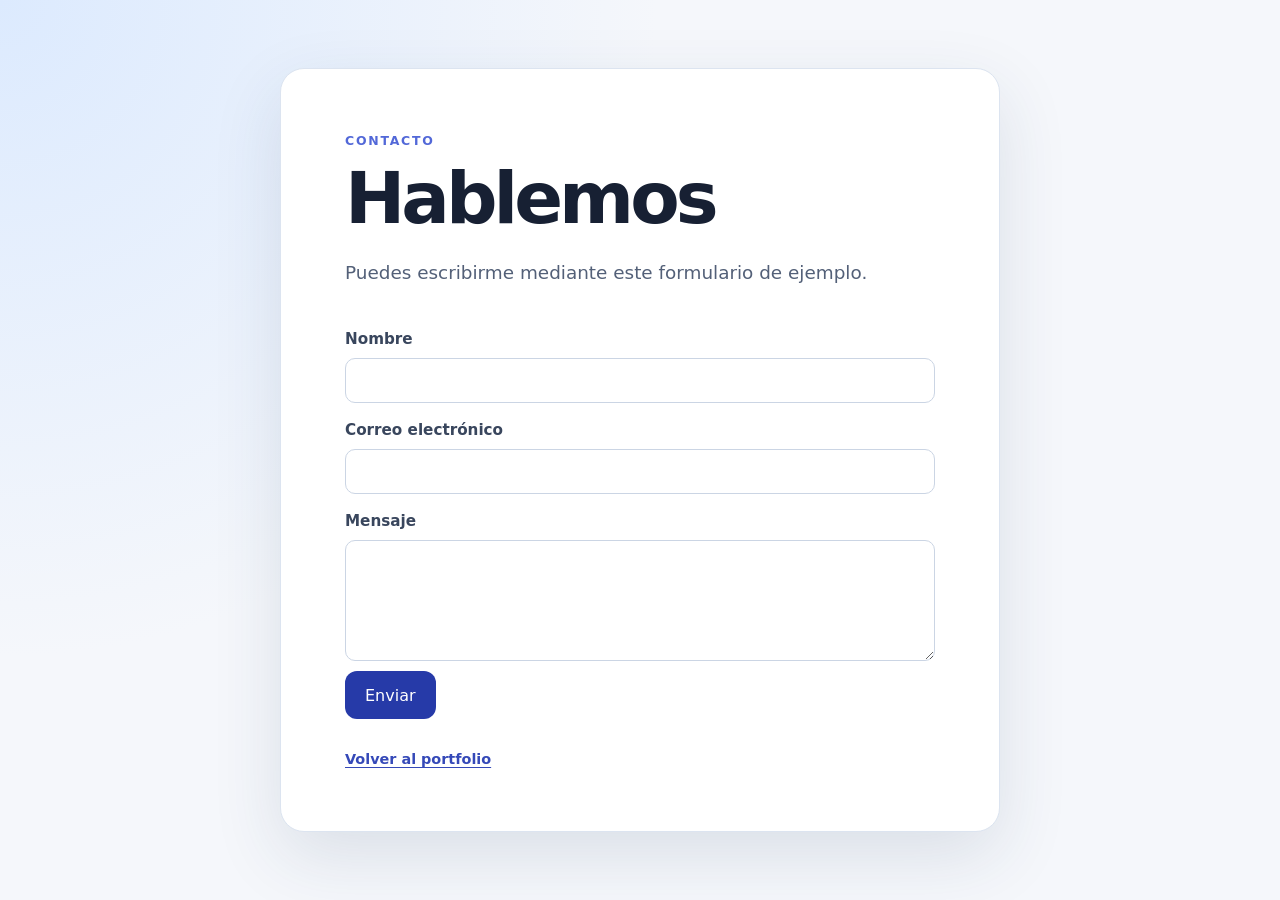
==== contacto.html @ ebcc4343 "merge: integra formulario de contacto" ====
<!doctype html>
<html lang="es">
<head>
  <meta charset="utf-8">
  <meta name="viewport" content="width=device-width, initial-scale=1">
  <title>Contacto | Rafael1570</title>
  <link rel="stylesheet" href="css/styles.css">
</head>
<body>
  <main class="card">
    <p class="eyebrow">Contacto</p>
    <h1>Hablemos</h1>
    <p class="intro">Puedes escribirme mediante este formulario de ejemplo.</p>
    <form action="mailto:rafaelvegalibrero@gmail.com" method="post" enctype="text/plain">
      <label for="nombre">Nombre</label>
      <input id="nombre" name="nombre" autocomplete="name" required>
      <label for="email">Correo electrónico</label>
      <input id="email" name="email" type="email" autocomplete="email" required>
      <label for="mensaje">Mensaje</label>
      <textarea id="mensaje" name="mensaje" rows="5" required></textarea>
      <button class="button" type="submit">Enviar</button>
    </form>
    <footer><a href="index.html">Volver al portfolio</a></footer>
  </main>
</body>
</html>
---- css/styles.css ----
:root {
  color-scheme: light;
  font-family: Inter, ui-sans-serif, system-ui, -apple-system, BlinkMacSystemFont, "Segoe UI", sans-serif;
  color: #172033;
  background: #eef3fb;
}

* { box-sizing: border-box; }

body {
  min-height: 100vh;
  margin: 0;
  display: grid;
  place-items: center;
  padding: 24px;
  background: radial-gradient(circle at top left, #dceafe, transparent 42%), #f5f7fb;
}

.card {
  width: min(100%, 720px);
  padding: clamp(28px, 7vw, 64px);
  border: 1px solid #dce4f0;
  border-radius: 24px;
  background: #fff;
  box-shadow: 0 24px 70px rgb(35 57 92 / 12%);
}

.eyebrow {
  margin: 0 0 14px;
  color: #5268d8;
  font-size: .78rem;
  font-weight: 750;
  letter-spacing: .14em;
  text-transform: uppercase;
}

h1 {
  max-width: 12ch;
  margin: 0;
  font-size: clamp(2.4rem, 8vw, 4.5rem);
  line-height: 1.02;
  letter-spacing: -.055em;
}

.intro {
  max-width: 55ch;
  margin: 22px 0 34px;
  color: #536078;
  font-size: 1.15rem;
  line-height: 1.7;
}

h2 { margin: 0 0 8px; font-size: 1.1rem; }
section p { margin: 0 0 30px; color: #68758b; line-height: 1.65; }

.button {
  display: inline-flex;
  align-items: center;
  min-height: 48px;
  padding: 0 20px;
  border-radius: 12px;
  background: #263aa8;
  color: #fff;
  font-weight: 700;
  text-decoration: none;
  transition: transform .18s ease, background .18s ease;
}

.button:hover { transform: translateY(-2px); background: #1d2d8b; }
.button:focus-visible { outline: 3px solid #9aa8ff; outline-offset: 3px; }

footer { margin-top: 32px; color: #7b879b; font-size: .9rem; }
footer a { color: #3549b8; font-weight: 650; text-decoration-thickness: 1px; text-underline-offset: 3px; }

form { display: grid; gap: 10px; }
form label { margin-top: 8px; color: #39465d; font-size: .95rem; font-weight: 650; }
form input, form textarea { width: 100%; padding: 12px 14px; border: 1px solid #cbd5e4; border-radius: 10px; color: #172033; font: inherit; }
form input:focus, form textarea:focus { outline: 3px solid #d8deff; border-color: #5268d8; }
form textarea { resize: vertical; }
form .button { justify-self: start; border: 0; cursor: pointer; font: inherit; }
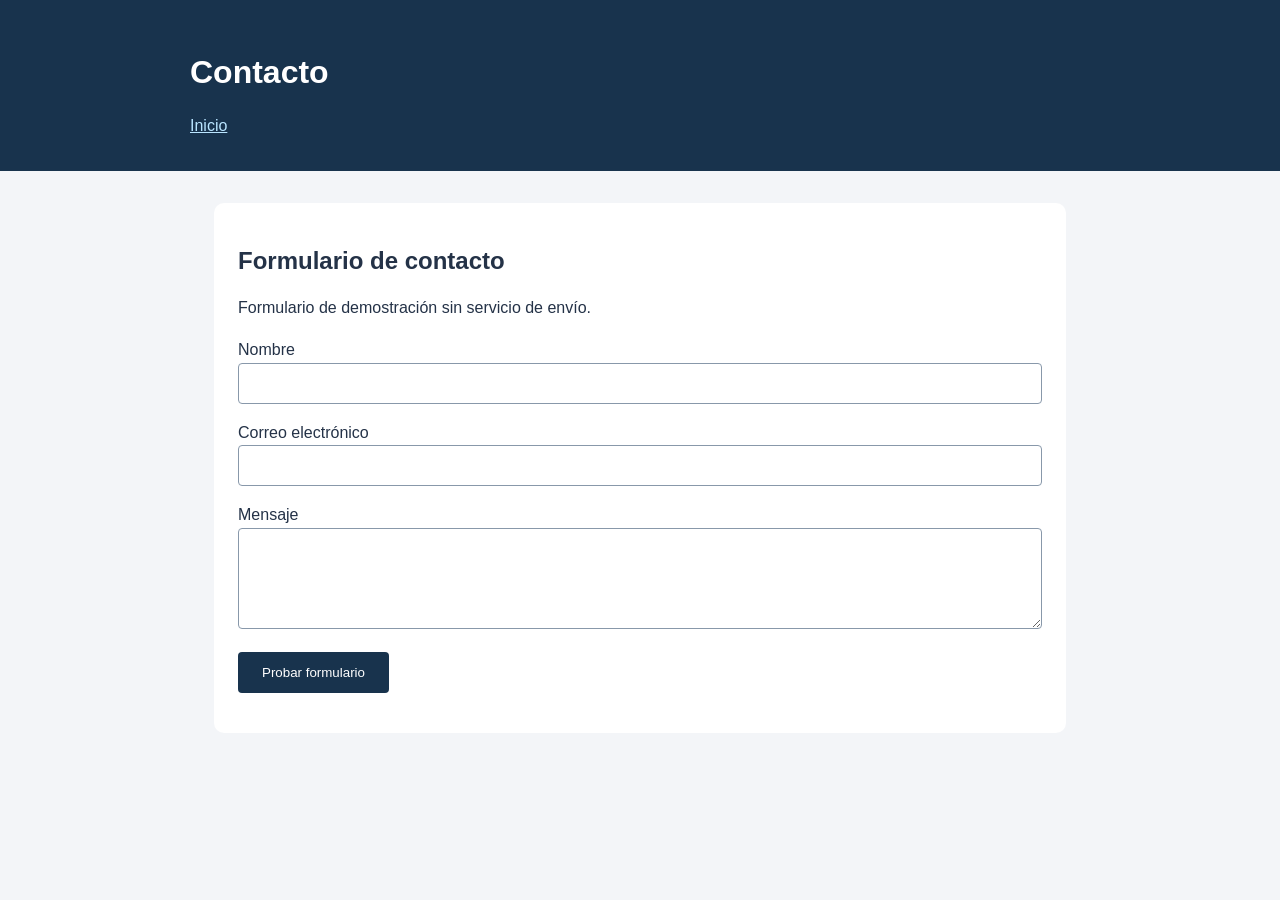
==== commit a2ba9d95: "feat: integra la página de contacto" ====
--- a/contacto.html
+++ b/contacto.html
@@ -1,26 +1,9 @@
 <!doctype html>
-<html lang="es">
-<head>
-  <meta charset="utf-8">
-  <meta name="viewport" content="width=device-width, initial-scale=1">
-  <title>Contacto | Rafael1570</title>
-  <link rel="stylesheet" href="css/styles.css">
-</head>
-<body>
-  <main class="card">
-    <p class="eyebrow">Contacto</p>
-    <h1>Hablemos</h1>
-    <p class="intro">Puedes escribirme mediante este formulario de ejemplo.</p>
-    <form action="mailto:rafaelvegalibrero@gmail.com" method="post" enctype="text/plain">
-      <label for="nombre">Nombre</label>
-      <input id="nombre" name="nombre" autocomplete="name" required>
-      <label for="email">Correo electrónico</label>
-      <input id="email" name="email" type="email" autocomplete="email" required>
-      <label for="mensaje">Mensaje</label>
-      <textarea id="mensaje" name="mensaje" rows="5" required></textarea>
-      <button class="button" type="submit">Enviar</button>
-    </form>
-    <footer><a href="index.html">Volver al portfolio</a></footer>
-  </main>
-</body>
-</html>
+<html lang="es"><head><meta charset="utf-8"><meta name="viewport" content="width=device-width, initial-scale=1"><title>Contacto</title><link rel="stylesheet" href="css/styles.css"></head>
+<body><header><h1>Contacto</h1><nav><a href="index.html">Inicio</a></nav></header>
+<main><section><h2>Formulario de contacto</h2><p>Formulario de demostración sin servicio de envío.</p>
+<form onsubmit="event.preventDefault(); document.getElementById('aviso').textContent='Demostración: el mensaje no se ha enviado.';">
+<label for="nombre">Nombre</label><input id="nombre" name="nombre" required>
+<label for="email">Correo electrónico</label><input id="email" name="email" type="email" required>
+<label for="mensaje">Mensaje</label><textarea id="mensaje" name="mensaje" rows="5" required></textarea>
+<button type="submit">Probar formulario</button><p id="aviso" role="status"></p></form></section></main></body></html>
--- a/css/styles.css
+++ b/css/styles.css
@@ -1,80 +1,10 @@
-:root {
-  color-scheme: light;
-  font-family: Inter, ui-sans-serif, system-ui, -apple-system, BlinkMacSystemFont, "Segoe UI", sans-serif;
-  color: #172033;
-  background: #eef3fb;
-}
-
 * { box-sizing: border-box; }
-
-body {
-  min-height: 100vh;
-  margin: 0;
-  display: grid;
-  place-items: center;
-  padding: 24px;
-  background: radial-gradient(circle at top left, #dceafe, transparent 42%), #f5f7fb;
-}
-
-.card {
-  width: min(100%, 720px);
-  padding: clamp(28px, 7vw, 64px);
-  border: 1px solid #dce4f0;
-  border-radius: 24px;
-  background: #fff;
-  box-shadow: 0 24px 70px rgb(35 57 92 / 12%);
-}
-
-.eyebrow {
-  margin: 0 0 14px;
-  color: #5268d8;
-  font-size: .78rem;
-  font-weight: 750;
-  letter-spacing: .14em;
-  text-transform: uppercase;
-}
-
-h1 {
-  max-width: 12ch;
-  margin: 0;
-  font-size: clamp(2.4rem, 8vw, 4.5rem);
-  line-height: 1.02;
-  letter-spacing: -.055em;
-}
-
-.intro {
-  max-width: 55ch;
-  margin: 22px 0 34px;
-  color: #536078;
-  font-size: 1.15rem;
-  line-height: 1.7;
-}
-
-h2 { margin: 0 0 8px; font-size: 1.1rem; }
-section p { margin: 0 0 30px; color: #68758b; line-height: 1.65; }
-
-.button {
-  display: inline-flex;
-  align-items: center;
-  min-height: 48px;
-  padding: 0 20px;
-  border-radius: 12px;
-  background: #263aa8;
-  color: #fff;
-  font-weight: 700;
-  text-decoration: none;
-  transition: transform .18s ease, background .18s ease;
-}
-
-.button:hover { transform: translateY(-2px); background: #1d2d8b; }
-.button:focus-visible { outline: 3px solid #9aa8ff; outline-offset: 3px; }
-
-footer { margin-top: 32px; color: #7b879b; font-size: .9rem; }
-footer a { color: #3549b8; font-weight: 650; text-decoration-thickness: 1px; text-underline-offset: 3px; }
-
-form { display: grid; gap: 10px; }
-form label { margin-top: 8px; color: #39465d; font-size: .95rem; font-weight: 650; }
-form input, form textarea { width: 100%; padding: 12px 14px; border: 1px solid #cbd5e4; border-radius: 10px; color: #172033; font: inherit; }
-form input:focus, form textarea:focus { outline: 3px solid #d8deff; border-color: #5268d8; }
-form textarea { resize: vertical; }
-form .button { justify-self: start; border: 0; cursor: pointer; font: inherit; }
+body { margin: 0; font-family: Arial, sans-serif; line-height: 1.6; color: #243247; background: #f3f5f8; }
+header, footer { padding: 2rem max(1.5rem, calc((100% - 900px)/2)); background: #18334d; color: white; }
+header a, footer a { color: #b9e5ff; }
+main { max-width: 900px; margin: 2rem auto; padding: 0 1.5rem; }
+section { margin-bottom: 1.5rem; padding: 1.5rem; background: white; border-radius: 10px; }
+h1, h2 { line-height: 1.2; }
+label { display: block; margin-top: 1rem; }
+input, textarea { width: 100%; padding: .75rem; border: 1px solid #8898aa; border-radius: 4px; }
+button { margin-top: 1rem; padding: .8rem 1.5rem; background: #18334d; color: white; border: 0; border-radius: 4px; }
